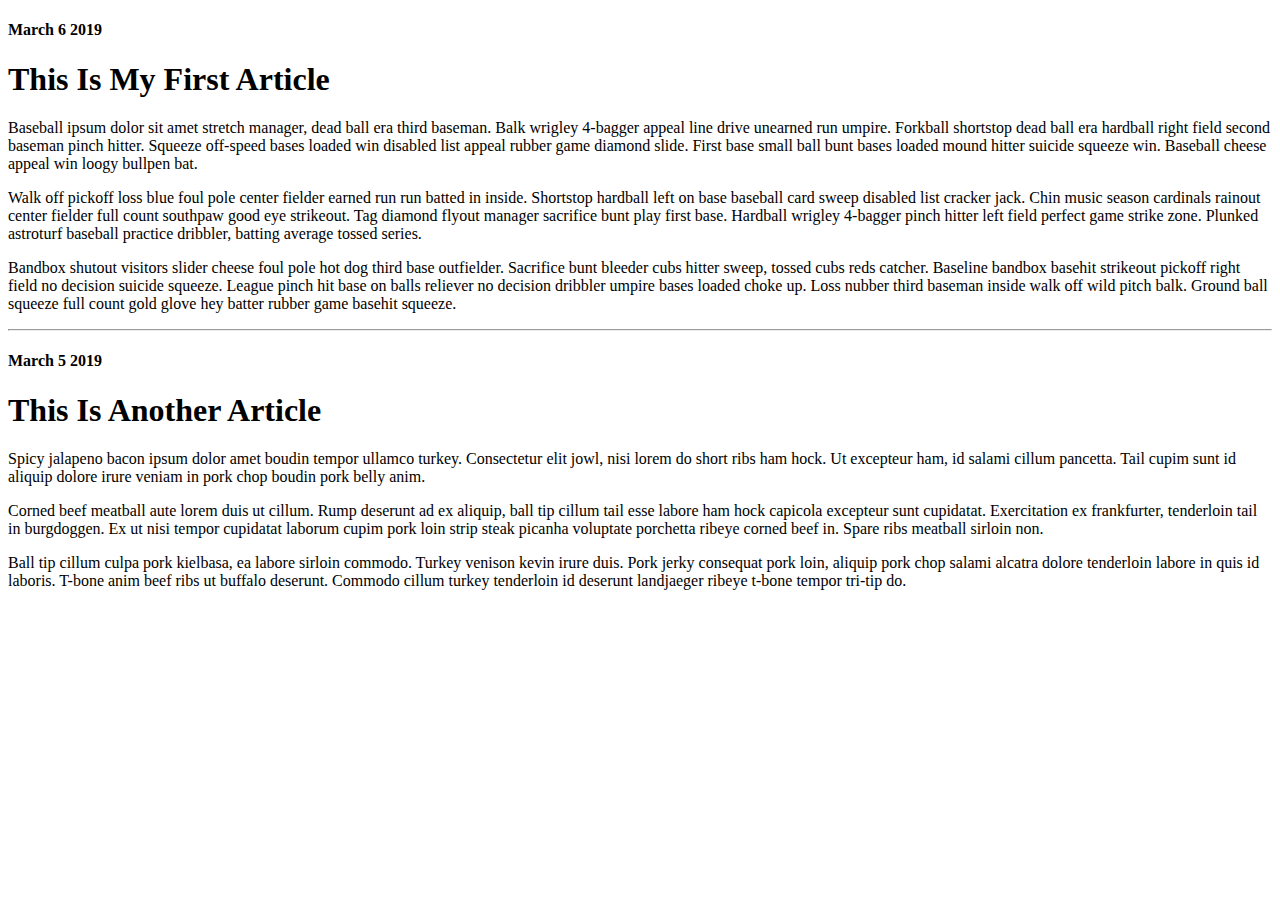
==== firstBlog.html @ 539ec03c "Automated commit at 2019-03-06 04:34:56 UTC by middleman-deploy 2.0.0-alpha" ====
<!DOCTYPE html>
<html>
<head>
	<title> My Blog </title>
	<link rel="stylesheet" type="text/css" href="firstBlog.css">
	<link href="https://fonts.googleapis.com/css?family=Source+Sans+Pro:400,700" rel="stylesheet">

</head>
<body>

<h4> March 6 2019 </h4>

<h1> This Is My First Article </h1>

<p class="Judge"> Baseball ipsum dolor sit amet stretch manager, dead ball era third baseman. Balk wrigley 4-bagger appeal line drive unearned run umpire. Forkball shortstop dead ball era hardball right field second baseman pinch hitter. Squeeze off-speed bases loaded win disabled list appeal rubber game diamond slide. First base small ball bunt bases loaded mound hitter suicide squeeze win. Baseball cheese appeal win loogy bullpen bat. </p>

<p>Walk off pickoff loss blue foul pole center fielder earned run run batted in inside. Shortstop hardball left on base baseball card sweep disabled list cracker jack. Chin music season cardinals rainout center fielder full count southpaw good eye strikeout. Tag diamond flyout manager sacrifice bunt play first base. Hardball wrigley 4-bagger pinch hitter left field perfect game strike zone. Plunked astroturf baseball practice dribbler, batting average tossed series.</p>

<p>Bandbox shutout visitors slider cheese foul pole hot dog third base outfielder. Sacrifice bunt bleeder cubs hitter sweep, tossed cubs reds catcher. Baseline bandbox basehit strikeout pickoff right field no decision suicide squeeze. League pinch hit base on balls reliever no decision dribbler umpire bases loaded choke up. Loss nubber third baseman inside walk off wild pitch balk. Ground ball squeeze full count gold glove hey batter rubber game basehit squeeze.</p>

<hr>

<h4> March 5 2019 </h4>

<h1> This Is Another Article </h1>

<p>Spicy jalapeno bacon ipsum dolor amet boudin tempor ullamco turkey. Consectetur elit jowl, nisi lorem do short ribs ham hock. Ut excepteur ham, id salami cillum pancetta. Tail cupim sunt id aliquip dolore irure veniam in pork chop boudin pork belly anim.</p>

<p>Corned beef meatball aute lorem duis ut cillum. Rump deserunt ad ex aliquip, ball tip cillum tail esse labore ham hock capicola excepteur sunt cupidatat. Exercitation ex frankfurter, tenderloin tail in burgdoggen. Ex ut nisi tempor cupidatat laborum cupim pork loin strip steak picanha voluptate porchetta ribeye corned beef in. Spare ribs meatball sirloin non.</p>

<p>Ball tip cillum culpa pork kielbasa, ea labore sirloin commodo. Turkey venison kevin irure duis. Pork jerky consequat pork loin, aliquip pork chop salami alcatra dolore tenderloin labore in quis id laboris. T-bone anim beef ribs ut buffalo deserunt. Commodo cillum turkey tenderloin id deserunt landjaeger ribeye t-bone tempor tri-tip do.</p>

</body>
</html>
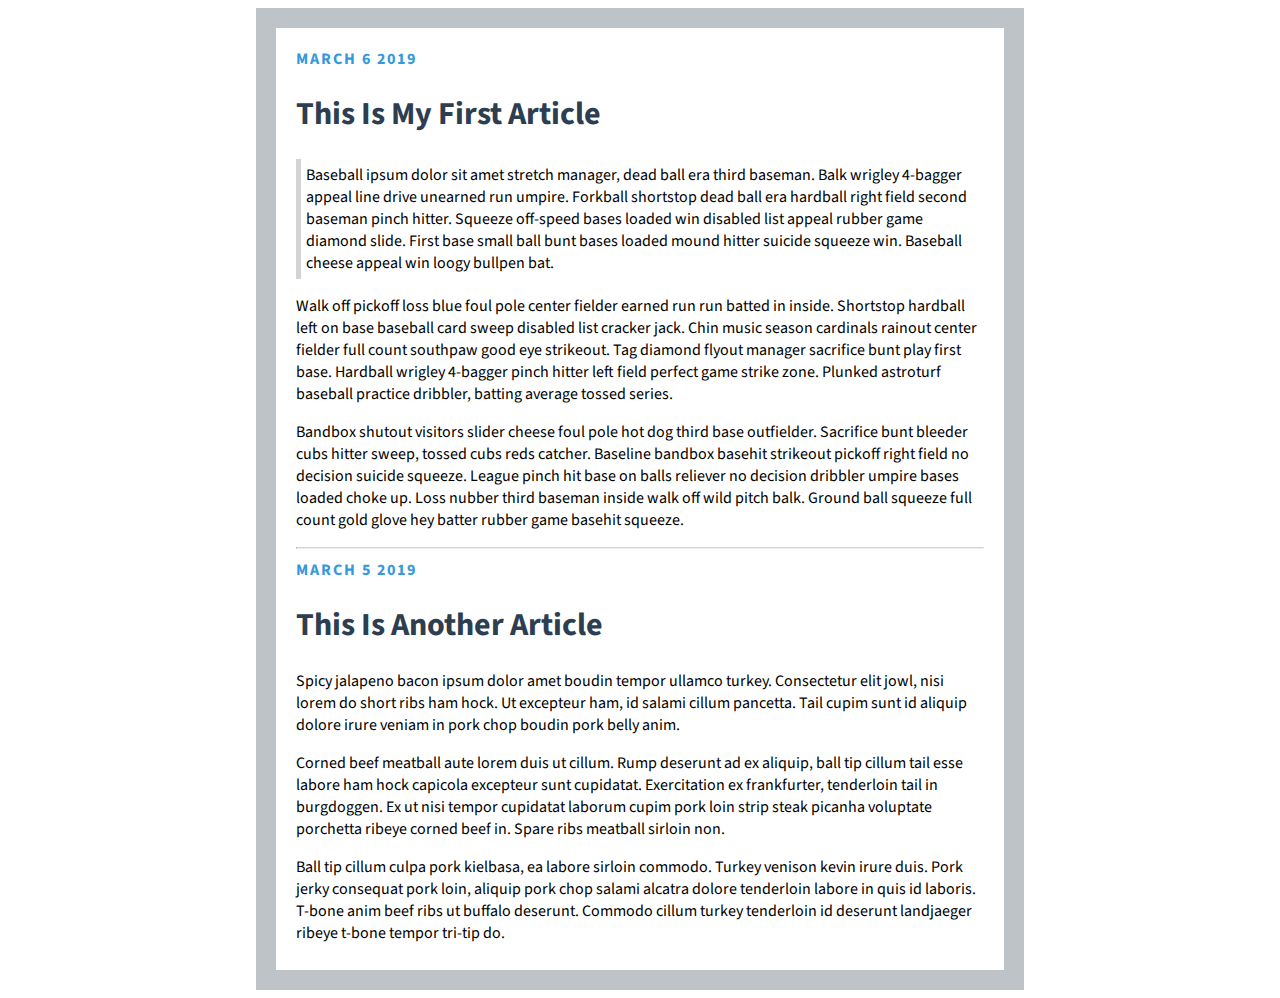
==== commit 7f3b2768: "Automated commit at 2019-03-06 04:46:35 UTC by middleman-deploy 2.0.0-alpha" ====
--- a/firstBlog.html
+++ b/firstBlog.html
@@ -2,7 +2,7 @@
 <html>
 <head>
 	<title> My Blog </title>
-	<link rel="stylesheet" type="text/css" href="firstBlog.css">
+	<link rel="stylesheet" type="text/css" href="/stylesheets/firstBlog.css">
 	<link href="https://fonts.googleapis.com/css?family=Source+Sans+Pro:400,700" rel="stylesheet">
 
 </head>
--- a/stylesheets/firstBlog.css
+++ b/stylesheets/firstBlog.css
@@ -0,0 +1,26 @@
+body {
+  margin-left: 20%;
+  margin-right: 20%;
+  border: 20px solid #bdc3c7;
+  padding-right: 20px;
+  padding-left: 20px;
+  padding-top: 10px;
+  padding-bottom: 10px;
+  font-family: Source Sans Pro; }
+
+h4 {
+  color: #3498db;
+  text-transform: uppercase;
+  letter-spacing: 2px;
+  margin-top: 10px; }
+
+h1 {
+  color: #2c3e50;
+  text-transform: bold; }
+
+.Judge {
+  border-left: 5px solid lightgray;
+  padding: 5px; }
+
+hr {
+  border-top: 1px solid lightgray; }
